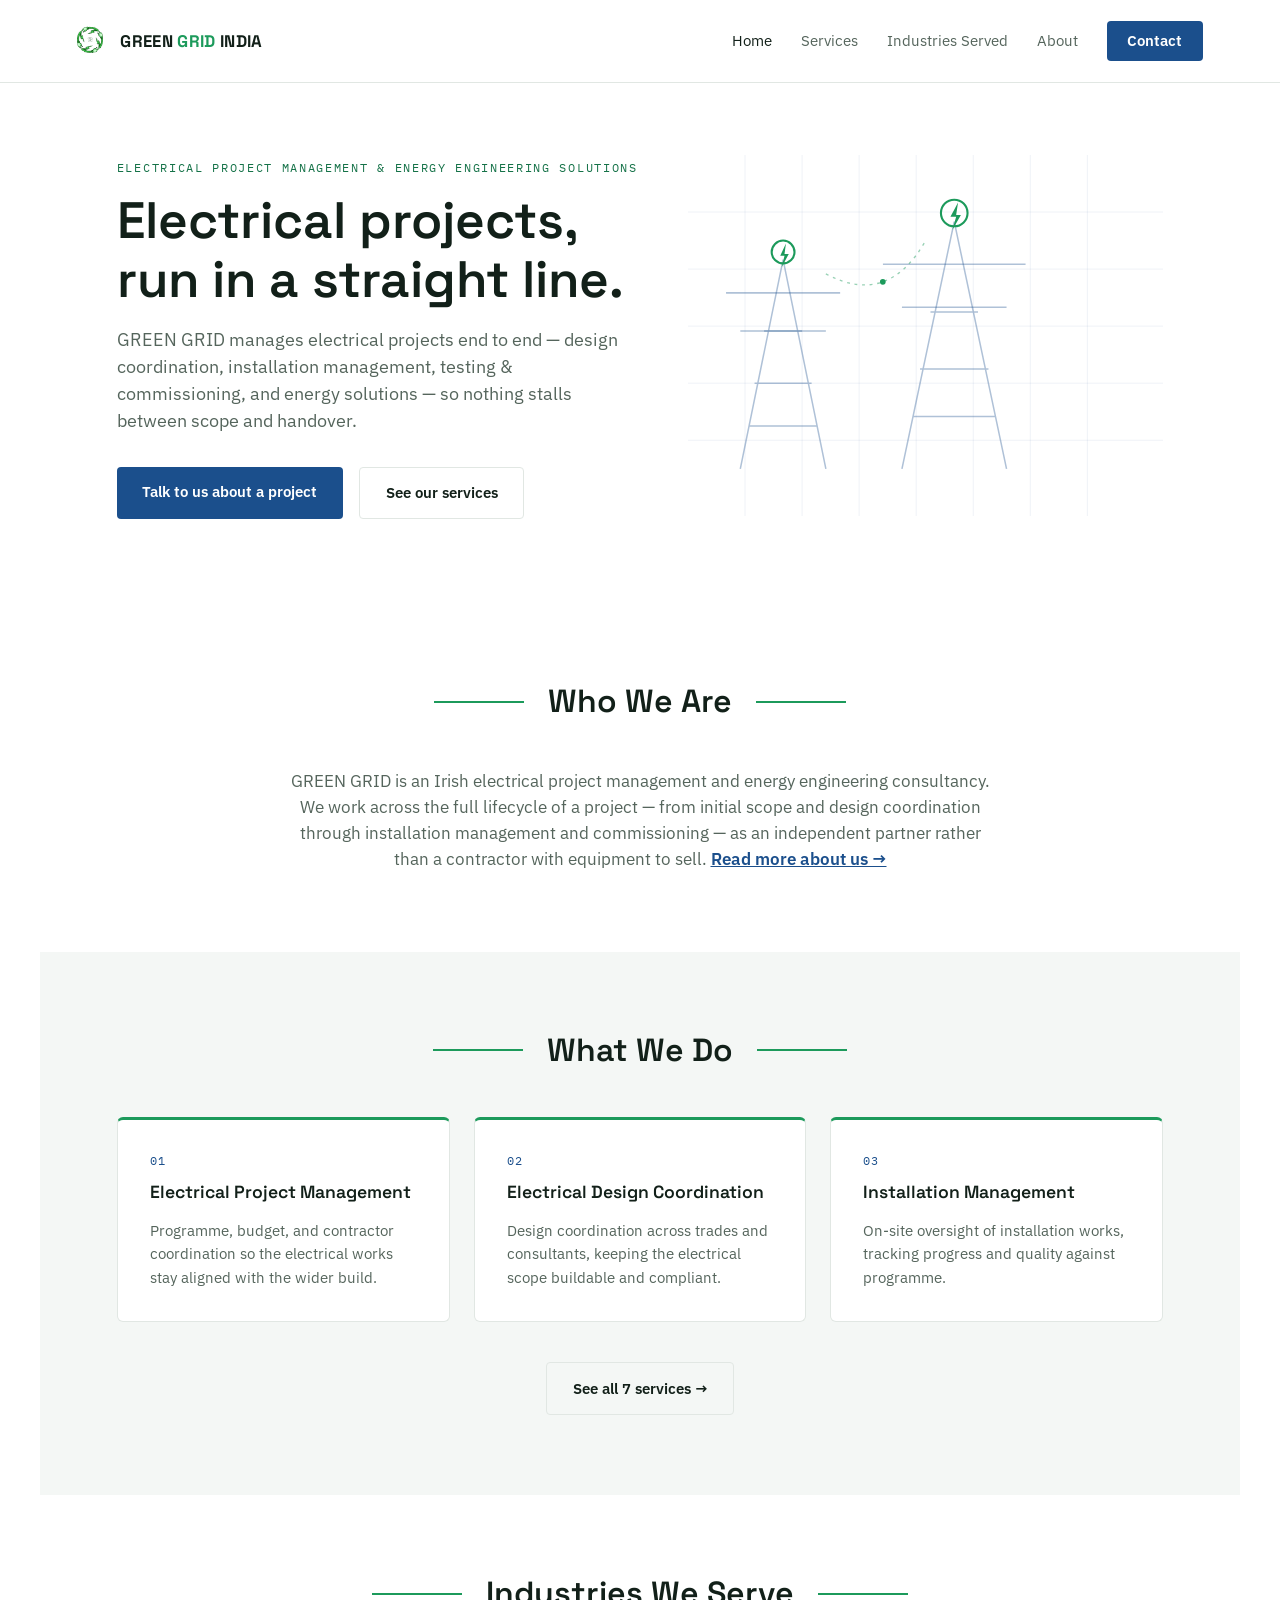
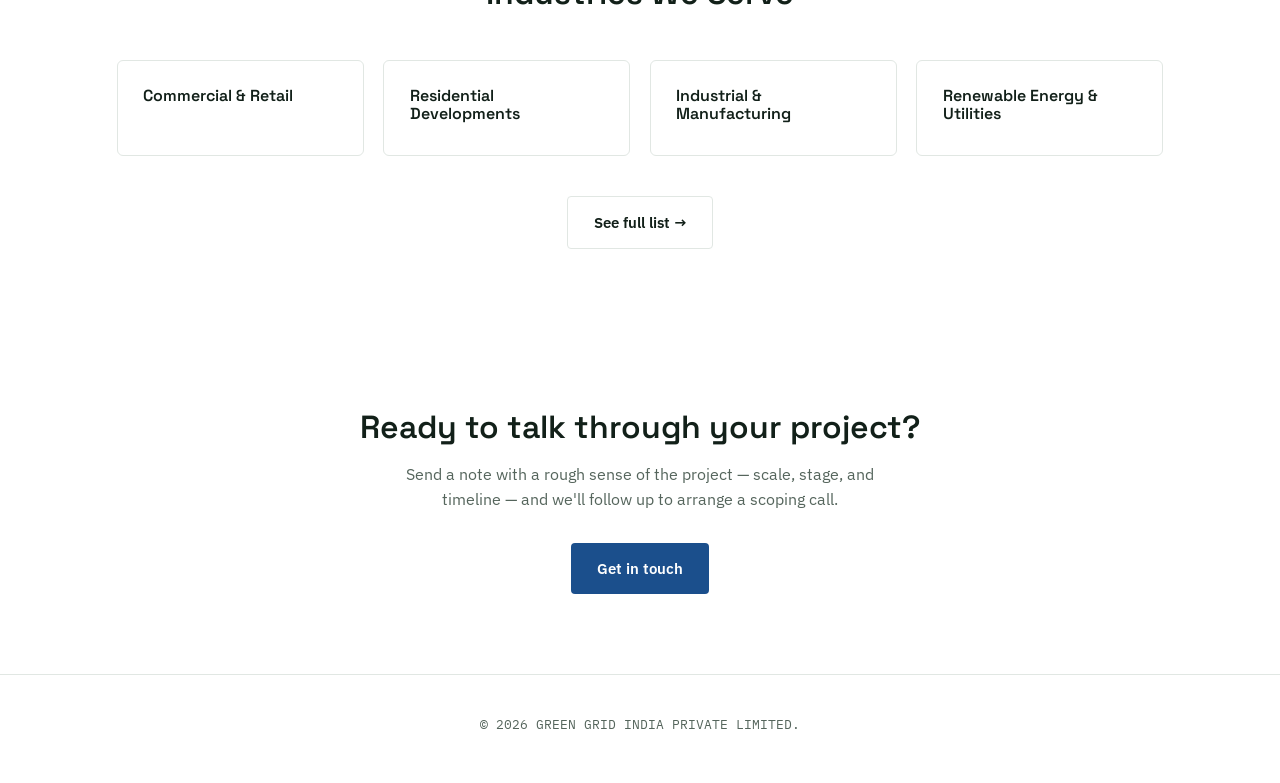
==== index.html @ 6c18c9ca "Add files via upload" ====
<!DOCTYPE html>
<html lang="en">
<head>
<meta charset="UTF-8">
<meta name="viewport" content="width=device-width, initial-scale=1.0">
<title>GREEN GRID INDIA PRIVATE LIMITED — Electrical Project Management & Engineering Consultancy</title>
<meta name="description" content="GREEN GRID INDIA PRIVATE LIMITED provides electrical project management, design coordination, installation management, testing & commissioning, energy management, renewable energy, and technical consultancy services across India.">
<link rel="preconnect" href="https://fonts.googleapis.com">
<link rel="preconnect" href="https://fonts.gstatic.com" crossorigin>
<link href="https://fonts.googleapis.com/css2?family=Space+Grotesk:wght@400;500;600;700&family=IBM+Plex+Sans:wght@400;500;600&family=IBM+Plex+Mono:wght@400;500&display=swap" rel="stylesheet">
<link rel="stylesheet" href="style.css">
</head>
<body>

<header class="site-header">
  <a class="logo" href="index.html">
    <img src="logo-icon.png" alt="GREEN GRID logo" width="34" height="34">
    <span>GREEN <em>GRID</em> INDIA</span>
  </a>
  <nav>
    <a href="index.html" class="active">Home</a>
    <a href="services.html">Services</a>
    <a href="industries.html">Industries Served</a>
    <a href="about.html">About</a>
    <a href="contact.html" class="nav-cta">Contact</a>
  </nav>
</header>

<main>

  <section class="hero">
    <div class="hero-copy">
      <p class="eyebrow">Electrical Project Management &amp; Energy Engineering Solutions</p>
      <h1>Electrical projects,<br>run in a straight line.</h1>
      <p class="lede">GREEN GRID manages electrical projects end to end — design coordination, installation management, testing &amp; commissioning, and energy solutions — so nothing stalls between scope and handover.</p>
      <div class="hero-actions">
        <a href="contact.html" class="btn btn-primary">Talk to us about a project</a>
        <a href="services.html" class="btn btn-ghost">See our services</a>
      </div>
    </div>
    <div class="hero-diagram" aria-hidden="true">
      <svg viewBox="0 0 500 380" width="100%" height="100%">
        <g class="grid-lines">
          <path d="M0 60 H500 M0 120 H500 M0 180 H500 M0 240 H500 M0 300 H500"/>
          <path d="M60 0 V380 M120 0 V380 M180 0 V380 M240 0 V380 M300 0 V380 M360 0 V380 M420 0 V380"/>
        </g>
        <g class="tower" transform="translate(100,110)">
          <path d="M0 0 L-45 220 M0 0 L45 220 M-30 130 H30 M-20 75 H20 M-36 175 H36"/>
          <path d="M-60 35 H60 M-45 75 H45"/>
          <circle cx="0" cy="-8" r="12" class="node-ring"/>
          <path class="node-bolt" d="M3 -17 L-3 -4 H1.5 L-1.5 8 L6 -6 H1.5 Z"/>
        </g>
        <g class="tower" transform="translate(280,70)">
          <path d="M0 0 L-55 260 M0 0 L55 260 M-36 155 H36 M-25 95 H25 M-44 205 H44"/>
          <path d="M-75 45 H75 M-55 90 H55"/>
          <circle cx="0" cy="-9" r="14" class="node-ring"/>
          <path class="node-bolt" d="M4 -20 L-4 -5 H2 L-2 9 L7 -7 H2 Z"/>
        </g>
        <path class="wire" d="M145 125 Q 210 160 250 90" fill="none"/>
        <circle class="pulse" r="3"><animateMotion dur="2.8s" repeatCount="indefinite" path="M145 125 Q 210 160 250 90"/></circle>
      </svg>
    </div>
  </section>

  <section class="section" id="who">
    <div class="section-head">
      <span class="rule"></span>
      <h2>Who We Are</h2>
      <span class="rule"></span>
    </div>
    <p style="max-width: 700px; margin: 0 auto; text-align: center; font-size: 1.05rem;">
      GREEN GRID is an Irish electrical project management and energy engineering consultancy.
      We work across the full lifecycle of a project — from initial scope and design coordination
      through installation management and commissioning — as an independent partner rather than a
      contractor with equipment to sell. <a href="about.html" style="color: var(--brand-blue); font-weight: 600;">Read more about us →</a>
    </p>
  </section>

  <section class="section section-soft" style="padding: 0;">
    <div class="section-inner">
      <div class="section-head">
        <span class="rule"></span>
        <h2>What We Do</h2>
        <span class="rule"></span>
      </div>
      <div class="card-grid">
        <article class="card">
          <p class="card-index">01</p>
          <h3>Electrical Project Management</h3>
          <p>Programme, budget, and contractor coordination so the electrical works stay aligned with the wider build.</p>
        </article>
        <article class="card">
          <p class="card-index">02</p>
          <h3>Electrical Design Coordination</h3>
          <p>Design coordination across trades and consultants, keeping the electrical scope buildable and compliant.</p>
        </article>
        <article class="card">
          <p class="card-index">03</p>
          <h3>Installation Management</h3>
          <p>On-site oversight of installation works, tracking progress and quality against programme.</p>
        </article>
      </div>
      <div style="text-align: center; margin-top: 2.5rem;">
        <a href="services.html" class="btn btn-ghost">See all 7 services →</a>
      </div>
    </div>
  </section>

  <section class="section">
    <div class="section-head">
      <span class="rule"></span>
      <h2>Industries We Serve</h2>
      <span class="rule"></span>
    </div>
    <div class="industry-grid">
      <div class="industry-card"><h3>Commercial &amp; Retail</h3></div>
      <div class="industry-card"><h3>Residential Developments</h3></div>
      <div class="industry-card"><h3>Industrial &amp; Manufacturing</h3></div>
      <div class="industry-card"><h3>Renewable Energy &amp; Utilities</h3></div>
    </div>
    <div style="text-align: center; margin-top: 2.5rem;">
      <a href="industries.html" class="btn btn-ghost">See full list →</a>
    </div>
  </section>

  <section class="section" style="text-align: center;">
    <h2>Ready to talk through your project?</h2>
    <p style="max-width: 50ch; margin: 0 auto 2rem;">Send a note with a rough sense of the project — scale, stage, and timeline — and we'll follow up to arrange a scoping call.</p>
    <a href="contact.html" class="btn btn-primary">Get in touch</a>
  </section>

</main>

<footer class="site-footer">
  <span>© <span id="year"></span> GREEN GRID INDIA PRIVATE LIMITED.</span>
</footer>

<script>document.getElementById('year').textContent = new Date().getFullYear();</script>

</body>
</html>
---- style.css ----
:root {
  --paper: #FFFFFF;
  --paper-soft: #F4F7F5;
  --ink: #122019;
  --brand-green: #1C9A5B;
  --brand-green-dim: #157248;
  --brand-blue: #1B4F8C;
  --brand-blue-dim: #123863;
  --line: #E1E7E3;
  --muted: #55655C;

  --font-display: 'Space Grotesk', sans-serif;
  --font-body: 'IBM Plex Sans', sans-serif;
  --font-mono: 'IBM Plex Mono', monospace;
}

* { box-sizing: border-box; }
html { scroll-behavior: smooth; }

body {
  margin: 0;
  background: var(--paper);
  color: var(--ink);
  font-family: var(--font-body);
  line-height: 1.55;
}

a { color: inherit; }
img { max-width: 100%; }

.eyebrow {
  font-family: var(--font-mono);
  font-size: 0.75rem;
  letter-spacing: 0.14em;
  text-transform: uppercase;
  color: var(--brand-green-dim);
  margin: 0 0 0.9rem;
}

h1, h2, h3 {
  font-family: var(--font-display);
  font-weight: 600;
  margin: 0 0 1rem;
  line-height: 1.15;
  color: var(--ink);
}

h1 { font-size: clamp(2.2rem, 4.6vw, 3.2rem); }
h2 { font-size: clamp(1.5rem, 2.8vw, 2rem); }

p { color: var(--muted); margin: 0 0 1rem; }

/* ---------- Header ---------- */

.site-header {
  display: flex;
  align-items: center;
  justify-content: space-between;
  padding: 1.3rem 6vw;
  position: sticky;
  top: 0;
  background: rgba(255, 255, 255, 0.92);
  backdrop-filter: blur(6px);
  z-index: 20;
  border-bottom: 1px solid var(--line);
}

.logo {
  display: flex;
  align-items: center;
  gap: 0.6rem;
  text-decoration: none;
  font-family: var(--font-display);
  font-weight: 700;
  font-size: 1.05rem;
  letter-spacing: 0.02em;
  color: var(--ink);
}
.logo em { color: var(--brand-green); font-style: normal; }

.site-header nav {
  display: flex;
  align-items: center;
  gap: 1.8rem;
  font-size: 0.92rem;
}
.site-header nav a {
  text-decoration: none;
  color: var(--muted);
}
.site-header nav a:hover, .site-header nav a.active { color: var(--ink); }

.nav-cta {
  background: var(--brand-blue);
  color: #fff !important;
  font-weight: 600;
  padding: 0.55rem 1.3rem;
  border-radius: 4px;
}
.nav-cta:hover { background: var(--brand-blue-dim) !important; }

/* mobile nav toggle */
.nav-toggle { display: none; }

/* ---------- Buttons ---------- */

.btn {
  display: inline-block;
  text-decoration: none;
  font-family: var(--font-body);
  font-weight: 600;
  font-size: 0.95rem;
  padding: 0.85rem 1.6rem;
  border-radius: 4px;
  transition: transform 0.15s ease, background 0.15s ease, border-color 0.15s ease;
}

.btn-primary { background: var(--brand-blue); color: #fff; }
.btn-primary:hover { background: var(--brand-blue-dim); transform: translateY(-1px); }

.btn-ghost { border: 1px solid var(--line); color: var(--ink); }
.btn-ghost:hover { border-color: var(--brand-green); color: var(--brand-green-dim); }

/* ---------- Page header (non-home pages) ---------- */

.page-header {
  padding: 3.5rem 6vw 2.5rem;
  max-width: 1200px;
  margin: 0 auto;
  border-bottom: 1px solid var(--line);
}
.page-header .lede { max-width: 62ch; font-size: 1.05rem; }

/* ---------- Hero (home only) ---------- */

.hero {
  position: relative;
  display: grid;
  grid-template-columns: 1.1fr 1fr;
  gap: 3rem;
  align-items: center;
  padding: 4.5rem 6vw 5rem;
  max-width: 1200px;
  margin: 0 auto;
  overflow: hidden;
}

.hero .lede { font-size: 1.1rem; max-width: 48ch; }

.hero-actions { display: flex; gap: 1rem; margin-top: 2rem; flex-wrap: wrap; }

.hero-diagram { width: 100%; }

.grid-lines path { stroke: var(--brand-blue); stroke-opacity: 0.08; stroke-width: 1; }

.tower path:not(.node-bolt) {
  stroke: var(--brand-blue);
  stroke-opacity: 0.35;
  stroke-width: 1.6;
  fill: none;
}
.node-ring { fill: none; stroke: var(--brand-green); stroke-width: 2.2; }
.node-bolt { fill: var(--brand-green); }

.wire { stroke: var(--brand-green); stroke-opacity: 0.45; stroke-width: 1.4; stroke-dasharray: 3 5; }
.pulse { fill: var(--brand-green); }

/* ---------- Section heads ---------- */

.section-head {
  display: flex;
  align-items: center;
  justify-content: center;
  gap: 1.5rem;
  margin-bottom: 3rem;
}
.section-head.left { justify-content: flex-start; }
.section-head h2 { margin: 0; text-align: center; }
.section-head.left h2 { text-align: left; }
.section-head .rule { flex: 1; max-width: 90px; height: 2px; background: var(--brand-green); }
.section-head.left .rule { order: 2; }

/* ---------- Layout blocks ---------- */

.section {
  padding: 5rem 6vw;
  max-width: 1200px;
  margin: 0 auto;
}
.section-soft { background: var(--paper-soft); }
.section-soft > .section-inner { max-width: 1200px; margin: 0 auto; padding: 5rem 6vw; }

/* ---------- Cards ---------- */

.card-grid {
  display: grid;
  grid-template-columns: repeat(3, 1fr);
  gap: 1.5rem;
}
.card-grid.two { grid-template-columns: repeat(2, 1fr); }

.card {
  background: #fff;
  border: 1px solid var(--line);
  border-top: 3px solid var(--brand-green);
  border-radius: 6px;
  padding: 2rem;
}
.card-index {
  font-family: var(--font-mono);
  font-size: 0.72rem;
  letter-spacing: 0.08em;
  text-transform: uppercase;
  color: var(--brand-blue);
  margin: 0 0 0.8rem;
}
.card h3 { font-size: 1.1rem; }
.card p:not(.card-index) { font-size: 0.95rem; margin: 0; }

/* ---------- Process ---------- */

.process-list {
  list-style: none;
  margin: 0;
  padding: 0;
  max-width: 700px;
  margin: 0 auto;
  display: flex;
  flex-direction: column;
  gap: 2rem;
}
.process-list li { display: flex; gap: 1.5rem; align-items: flex-start; }
.step-num { font-family: var(--font-mono); font-size: 1.1rem; color: var(--brand-blue); min-width: 2.5rem; }
.process-list h3 { margin-bottom: 0.3rem; font-size: 1.05rem; }
.process-list p { margin: 0; font-size: 0.95rem; }

/* ---------- Industry chips ---------- */

.industry-grid {
  display: grid;
  grid-template-columns: repeat(auto-fit, minmax(220px, 1fr));
  gap: 1.2rem;
}
.industry-card {
  background: #fff;
  border: 1px solid var(--line);
  border-radius: 6px;
  padding: 1.6rem;
}
.industry-card h3 { font-size: 1rem; margin-bottom: 0.4rem; }
.industry-card p { font-size: 0.9rem; margin: 0; }

/* ---------- About / profile blocks ---------- */

.profile-block { max-width: 900px; margin: 0 auto 4rem; }
.profile-block:last-child { margin-bottom: 0; }
.profile-block .eyebrow { text-align: left; }

.placeholder-note {
  display: inline-block;
  font-family: var(--font-mono);
  font-size: 0.72rem;
  color: var(--brand-blue);
  background: rgba(27, 79, 140, 0.08);
  border: 1px dashed var(--brand-blue);
  border-radius: 4px;
  padding: 0.3rem 0.6rem;
  margin-top: 0.5rem;
}

/* ---------- Contact ---------- */

.contact-grid {
  display: grid;
  grid-template-columns: 1.1fr 0.9fr;
  gap: 3rem;
  align-items: start;
}
.contact-detail {
  display: flex;
  flex-direction: column;
  gap: 0.4rem;
  margin-bottom: 1.6rem;
}
.contact-detail .label {
  font-family: var(--font-mono);
  font-size: 0.72rem;
  letter-spacing: 0.08em;
  text-transform: uppercase;
  color: var(--brand-blue);
}
.contact-detail .value { font-size: 1.05rem; color: var(--ink); }

.location-box {
  background: var(--paper-soft);
  border: 1px solid var(--line);
  border-radius: 6px;
  padding: 2rem;
}

/* ---------- Footer ---------- */

.site-footer {
  padding: 2.5rem 6vw 3rem;
  text-align: center;
  font-family: var(--font-mono);
  font-size: 0.8rem;
  color: var(--muted);
  border-top: 1px solid var(--line);
}

/* ---------- Responsive ---------- */

@media (max-width: 860px) {
  .hero { grid-template-columns: 1fr; padding-top: 2.5rem; }
  .card-grid, .card-grid.two { grid-template-columns: 1fr; }
  .contact-grid { grid-template-columns: 1fr; }
  .site-header nav { gap: 1rem; font-size: 0.85rem; }
  .section-head { gap: 0.8rem; }
  .section-head .rule { max-width: 40px; }
}

@media (prefers-reduced-motion: reduce) {
  .pulse animateMotion { display: none; }
}
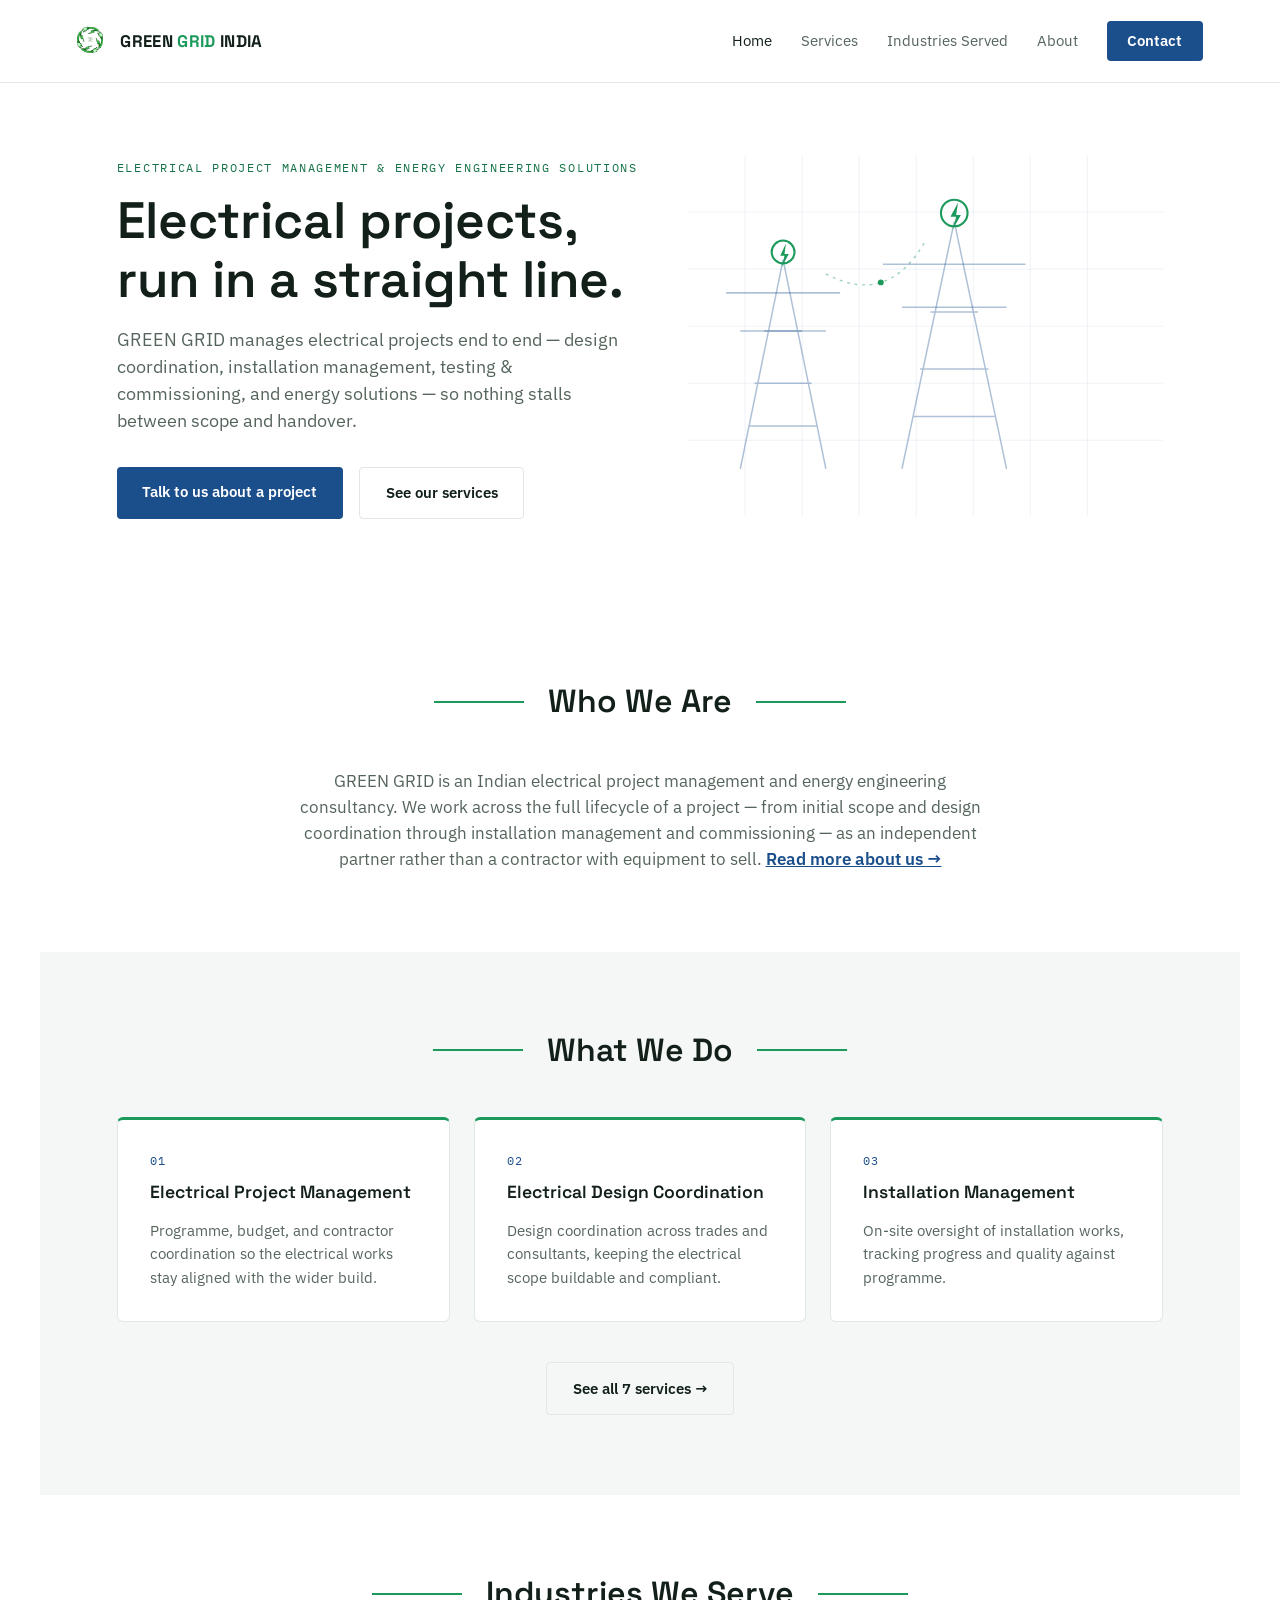
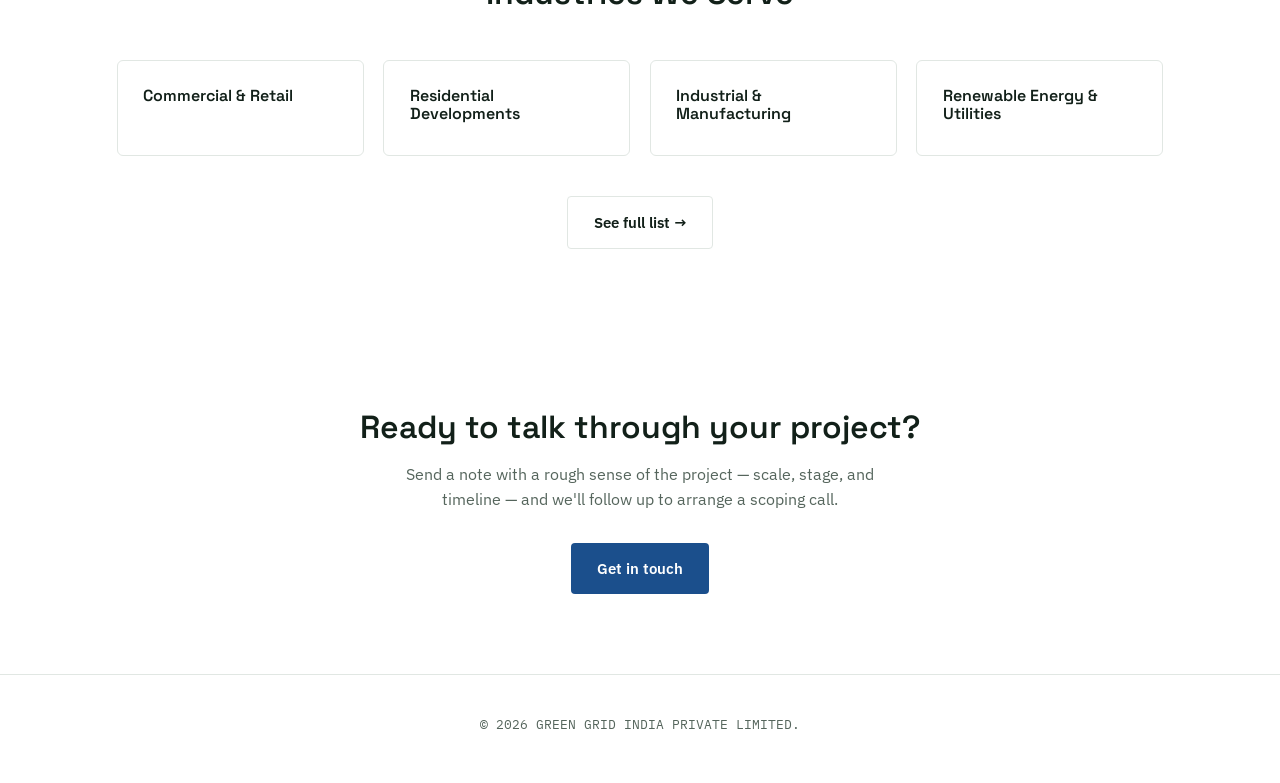
==== commit ee71570b: "Update index.html" ====
--- a/index.html
+++ b/index.html
@@ -69,7 +69,7 @@
       <span class="rule"></span>
     </div>
     <p style="max-width: 700px; margin: 0 auto; text-align: center; font-size: 1.05rem;">
-      GREEN GRID is an Irish electrical project management and energy engineering consultancy.
+      GREEN GRID is an Indian electrical project management and energy engineering consultancy.
       We work across the full lifecycle of a project — from initial scope and design coordination
       through installation management and commissioning — as an independent partner rather than a
       contractor with equipment to sell. <a href="about.html" style="color: var(--brand-blue); font-weight: 600;">Read more about us →</a>
